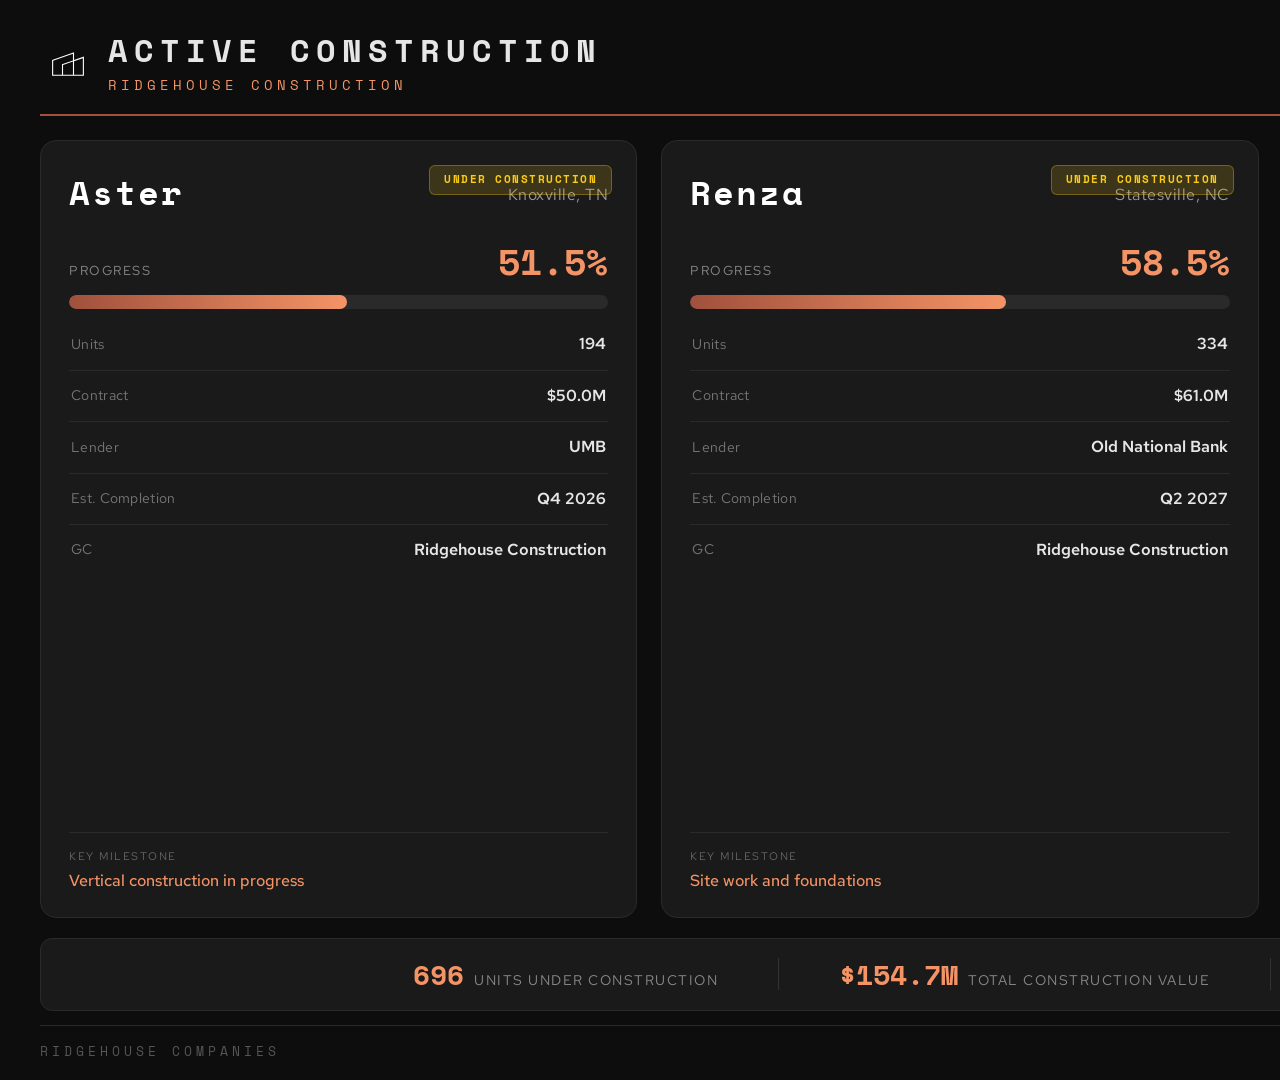
==== construction-dashboard.html @ 4a0c5790 "Initial commit: Airtame digital signage dashboards" ====
<!DOCTYPE html>
<html lang="en">
<head>
  <meta charset="UTF-8">
  <meta name="viewport" content="width=1920, height=1080">
  <meta http-equiv="refresh" content="3600">
  <title>Active Construction Projects — Ridgehouse Construction</title>
  <link rel="stylesheet" href="style.css">
  <style>
    *, *::before, *::after { margin: 0; padding: 0; box-sizing: border-box; }

    html, body {
      width: 1920px;
      height: 1080px;
      overflow: hidden;
      background: #0d0d0d;
      color: #E6E6E6;
      font-family: 'Red Hat Text', sans-serif;
      font-size: 16px;
      -webkit-font-smoothing: antialiased;
    }

    .dashboard {
      width: 1920px;
      height: 1080px;
      display: flex;
      flex-direction: column;
      padding: 28px 40px 20px;
    }

    /* ---- HEADER ---- */
    .header {
      display: flex;
      align-items: center;
      gap: 20px;
      margin-bottom: 24px;
      flex-shrink: 0;
    }

    .header-logo svg {
      width: 56px;
      height: 48px;
    }

    .header-text {
      flex: 1;
    }

    .header-title {
      font-family: 'Space Mono', monospace;
      font-size: 32px;
      font-weight: 700;
      letter-spacing: 6px;
      text-transform: uppercase;
      color: #E6E6E6;
    }

    .header-subtitle {
      font-family: 'Space Mono', monospace;
      font-size: 14px;
      font-weight: 400;
      letter-spacing: 4px;
      text-transform: uppercase;
      color: #F49466;
      margin-top: 2px;
    }

    .header-date {
      font-family: 'Space Mono', monospace;
      font-size: 14px;
      color: #888;
      letter-spacing: 1px;
      text-align: right;
      white-space: nowrap;
    }

    /* ---- CARDS ROW ---- */
    .cards {
      display: flex;
      gap: 24px;
      flex: 1;
      min-height: 0;
    }

    .card {
      flex: 1;
      background: #1a1a1a;
      border-radius: 16px;
      padding: 28px 28px 24px;
      display: flex;
      flex-direction: column;
      position: relative;
      border: 1px solid #2a2a2a;
    }

    .card-header {
      margin-bottom: 20px;
    }

    .card-name {
      font-family: 'Space Mono', monospace;
      font-size: 34px;
      font-weight: 700;
      color: #fff;
      letter-spacing: 2px;
    }

    .card-location {
      font-size: 16px;
      color: #999;
      margin-top: 4px;
      letter-spacing: 0.5px;
    }

    /* Status badge */
    .badge {
      position: absolute;
      top: 24px;
      right: 24px;
      font-family: 'Space Mono', monospace;
      font-size: 11px;
      font-weight: 700;
      letter-spacing: 1.5px;
      text-transform: uppercase;
      padding: 6px 14px;
      border-radius: 6px;
    }

    .badge--yellow {
      background: rgba(250, 204, 21, 0.15);
      color: #facc15;
      border: 1px solid rgba(250, 204, 21, 0.3);
    }

    .badge--blue {
      background: rgba(96, 165, 250, 0.15);
      color: #60a5fa;
      border: 1px solid rgba(96, 165, 250, 0.3);
    }

    /* Progress section */
    .progress-section {
      margin-bottom: 20px;
    }

    .progress-label {
      display: flex;
      justify-content: space-between;
      align-items: baseline;
      margin-bottom: 8px;
    }

    .progress-label-text {
      font-size: 13px;
      color: #888;
      text-transform: uppercase;
      letter-spacing: 1.5px;
    }

    .progress-pct {
      font-family: 'Space Mono', monospace;
      font-size: 36px;
      font-weight: 700;
      color: #F49466;
    }

    .progress-bar-track {
      width: 100%;
      height: 14px;
      background: #2a2a2a;
      border-radius: 7px;
      overflow: hidden;
    }

    .progress-bar-fill {
      height: 100%;
      border-radius: 7px;
      background: linear-gradient(90deg, #A0503C, #F49466);
      transition: width 0.6s ease;
    }

    /* Data rows */
    .card-data {
      flex: 1;
      display: flex;
      flex-direction: column;
      gap: 12px;
      margin-top: 4px;
    }

    .data-row {
      display: flex;
      justify-content: space-between;
      align-items: center;
      padding: 0 2px;
    }

    .data-row-label {
      font-size: 14px;
      color: #777;
      letter-spacing: 0.3px;
    }

    .data-row-value {
      font-size: 16px;
      font-weight: 600;
      color: #E6E6E6;
      text-align: right;
    }

    .data-divider {
      border: none;
      border-top: 1px solid #2a2a2a;
      margin: 2px 0;
    }

    /* Milestone */
    .milestone {
      margin-top: auto;
      padding-top: 16px;
      border-top: 1px solid #2a2a2a;
    }

    .milestone-label {
      font-size: 11px;
      color: #666;
      text-transform: uppercase;
      letter-spacing: 1.5px;
      margin-bottom: 6px;
    }

    .milestone-text {
      font-size: 16px;
      color: #F49466;
      font-weight: 500;
    }

    /* ---- SUMMARY BAR ---- */
    .summary {
      display: flex;
      align-items: center;
      justify-content: center;
      gap: 60px;
      background: #1a1a1a;
      border-radius: 12px;
      padding: 16px 40px;
      margin-top: 20px;
      flex-shrink: 0;
      border: 1px solid #2a2a2a;
    }

    .summary-item {
      display: flex;
      align-items: baseline;
      gap: 10px;
    }

    .summary-value {
      font-family: 'Space Mono', monospace;
      font-size: 28px;
      font-weight: 700;
      color: #F49466;
    }

    .summary-label {
      font-size: 14px;
      color: #888;
      text-transform: uppercase;
      letter-spacing: 1.5px;
    }

    .summary-divider {
      width: 1px;
      height: 32px;
      background: #333;
    }

    /* ---- FOOTER ---- */
    .footer {
      display: flex;
      justify-content: space-between;
      align-items: center;
      margin-top: 14px;
      flex-shrink: 0;
    }

    .footer-left {
      font-family: 'Space Mono', monospace;
      font-size: 13px;
      letter-spacing: 4px;
      text-transform: uppercase;
      color: #555;
    }

    .footer-right {
      font-size: 13px;
      color: #555;
      letter-spacing: 0.5px;
    }
  </style>
</head>
<body>
  <div class="dashboard">

    <!-- HEADER -->
    <div class="header">
      <div class="header-logo">
        <svg viewBox="0 0 510 435"><path d="M310,181.5V110L110,180V325H400V150ZM120,315V187.09l180-63V185L200,220v95Zm90,0V227.09l90-31.5V315Zm180,0H310V192.09l80-28Z" fill="white"/></svg>
      </div>
      <div class="header-text">
        <div class="header-title">Active Construction</div>
        <div class="header-subtitle">Ridgehouse Construction</div>
      </div>
      <div class="header-date">
        <script>
          const now = new Date();
          const months = ['January','February','March','April','May','June','July','August','September','October','November','December'];
          document.write(months[now.getMonth()] + ' ' + now.getDate() + ', ' + now.getFullYear());
        </script>
      </div>
    </div>

    <!-- PROJECT CARDS -->
    <div class="cards">

      <!-- ASTER -->
      <div class="card">
        <span class="badge badge--yellow">Under Construction</span>
        <div class="card-header">
          <div class="card-name">Aster</div>
          <div class="card-location">Knoxville, TN</div>
        </div>
        <div class="progress-section">
          <div class="progress-label">
            <span class="progress-label-text">Progress</span>
            <span class="progress-pct">51.5%</span>
          </div>
          <div class="progress-bar-track">
            <div class="progress-bar-fill" style="width: 51.5%"></div>
          </div>
        </div>
        <div class="card-data">
          <div class="data-row">
            <span class="data-row-label">Units</span>
            <span class="data-row-value">194</span>
          </div>
          <hr class="data-divider">
          <div class="data-row">
            <span class="data-row-label">Contract</span>
            <span class="data-row-value">$50.0M</span>
          </div>
          <hr class="data-divider">
          <div class="data-row">
            <span class="data-row-label">Lender</span>
            <span class="data-row-value">UMB</span>
          </div>
          <hr class="data-divider">
          <div class="data-row">
            <span class="data-row-label">Est. Completion</span>
            <span class="data-row-value">Q4 2026</span>
          </div>
          <hr class="data-divider">
          <div class="data-row">
            <span class="data-row-label">GC</span>
            <span class="data-row-value">Ridgehouse Construction</span>
          </div>
        </div>
        <div class="milestone">
          <div class="milestone-label">Key Milestone</div>
          <div class="milestone-text">Vertical construction in progress</div>
        </div>
      </div>

      <!-- RENZA -->
      <div class="card">
        <span class="badge badge--yellow">Under Construction</span>
        <div class="card-header">
          <div class="card-name">Renza</div>
          <div class="card-location">Statesville, NC</div>
        </div>
        <div class="progress-section">
          <div class="progress-label">
            <span class="progress-label-text">Progress</span>
            <span class="progress-pct">58.5%</span>
          </div>
          <div class="progress-bar-track">
            <div class="progress-bar-fill" style="width: 58.5%"></div>
          </div>
        </div>
        <div class="card-data">
          <div class="data-row">
            <span class="data-row-label">Units</span>
            <span class="data-row-value">334</span>
          </div>
          <hr class="data-divider">
          <div class="data-row">
            <span class="data-row-label">Contract</span>
            <span class="data-row-value">$61.0M</span>
          </div>
          <hr class="data-divider">
          <div class="data-row">
            <span class="data-row-label">Lender</span>
            <span class="data-row-value">Old National Bank</span>
          </div>
          <hr class="data-divider">
          <div class="data-row">
            <span class="data-row-label">Est. Completion</span>
            <span class="data-row-value">Q2 2027</span>
          </div>
          <hr class="data-divider">
          <div class="data-row">
            <span class="data-row-label">GC</span>
            <span class="data-row-value">Ridgehouse Construction</span>
          </div>
        </div>
        <div class="milestone">
          <div class="milestone-label">Key Milestone</div>
          <div class="milestone-text">Site work and foundations</div>
        </div>
      </div>

      <!-- HAWK RIDGE (Phase 1 — "Montage") -->
      <div class="card">
        <span class="badge badge--yellow">Under Construction</span>
        <div class="card-header">
          <div class="card-name">Hawk Ridge</div>
          <div class="card-location">Lake St. Louis, MO</div>
        </div>
        <div class="progress-section">
          <div class="progress-label">
            <span class="progress-label-text">Progress</span>
            <span class="progress-pct">26.2%</span>
          </div>
          <div class="progress-bar-track">
            <div class="progress-bar-fill" style="width: 26.2%"></div>
          </div>
        </div>
        <div class="card-data">
          <div class="data-row">
            <span class="data-row-label">Units</span>
            <span class="data-row-value">168</span>
          </div>
          <hr class="data-divider">
          <div class="data-row">
            <span class="data-row-label">Contract</span>
            <span class="data-row-value">$43.7M</span>
          </div>
          <hr class="data-divider">
          <div class="data-row">
            <span class="data-row-label">Lender</span>
            <span class="data-row-value">Trustmark Bank</span>
          </div>
          <hr class="data-divider">
          <div class="data-row">
            <span class="data-row-label">Est. Completion</span>
            <span class="data-row-value">Q1 2027</span>
          </div>
          <hr class="data-divider">
          <div class="data-row">
            <span class="data-row-label">GC</span>
            <span class="data-row-value">Ridgehouse Construction</span>
          </div>
        </div>
        <div class="milestone">
          <div class="milestone-label">Key Milestone</div>
          <div class="milestone-text">Interior finishes — Cabinets & Carpet Phase I</div>
        </div>
      </div>

    </div>

    <!-- SUMMARY BAR -->
    <div class="summary">
      <div class="summary-item">
        <span class="summary-value">696</span>
        <span class="summary-label">Units Under Construction</span>
      </div>
      <div class="summary-divider"></div>
      <div class="summary-item">
        <span class="summary-value">$154.7M</span>
        <span class="summary-label">Total Construction Value</span>
      </div>
      <div class="summary-divider"></div>
      <div class="summary-item">
        <span class="summary-value">3</span>
        <span class="summary-label">Active Projects</span>
      </div>
    </div>

    <!-- FOOTER -->
    <div class="footer">
      <div class="footer-left">Ridgehouse Companies</div>
      <div class="footer-right">Data as of March 2026</div>
    </div>

  </div>
</body>
</html>
---- style.css ----
/* Ridgehouse Companies — Airtame Dashboard Stylesheet */
/* Dark theme, TV-optimized, readable from 15+ feet */

@import url('https://fonts.googleapis.com/css2?family=Space+Mono&family=Red+Hat+Text:ital,wght@0,400;0,500;0,700;1,400&display=swap');

:root {
  /* Brand Colors */
  --black: #000000;
  --concrete: #E6E6E6;
  --copper-dark: #A0503C;
  --copper-light: #F49466;
  --deep-sage: #505A48;

  /* Dashboard Colors */
  --bg-primary: #0d0d0d;
  --bg-card: #1a1a1a;
  --bg-card-hover: #222222;
  --text-primary: #E6E6E6;
  --text-secondary: #999999;
  --text-muted: #666666;
  --border: #2a2a2a;

  /* Status Colors */
  --green: #4ade80;
  --green-bg: rgba(74, 222, 128, 0.1);
  --yellow: #facc15;
  --yellow-bg: rgba(250, 204, 21, 0.1);
  --red: #f87171;
  --red-bg: rgba(248, 113, 113, 0.1);
  --blue: #60a5fa;

  /* Typography */
  --font-headline: 'Space Mono', monospace;
  --font-body: 'Red Hat Text', sans-serif;
}

* {
  margin: 0;
  padding: 0;
  box-sizing: border-box;
}

html, body {
  width: 1920px;
  height: 1080px;
  overflow: hidden;
  background: var(--bg-primary);
  color: var(--text-primary);
  font-family: var(--font-body);
  font-size: 24px;
  line-height: 1.4;
  -webkit-font-smoothing: antialiased;
}

/* Page Layout */
.dashboard {
  width: 1920px;
  height: 1080px;
  padding: 40px 48px;
  display: flex;
  flex-direction: column;
}

/* Header */
.header {
  display: flex;
  justify-content: space-between;
  align-items: center;
  margin-bottom: 32px;
  padding-bottom: 20px;
  border-bottom: 2px solid var(--copper-dark);
}

.header-left {
  display: flex;
  align-items: center;
  gap: 20px;
}

.header-logo {
  width: 48px;
  height: 42px;
}

.header-title {
  font-family: var(--font-headline);
  font-size: 36px;
  letter-spacing: -0.5px;
  color: var(--text-primary);
}

.header-subtitle {
  font-family: var(--font-body);
  font-weight: 500;
  font-size: 18px;
  text-transform: uppercase;
  letter-spacing: 2px;
  color: var(--copper-light);
}

.header-date {
  font-family: var(--font-body);
  font-size: 20px;
  color: var(--text-secondary);
  text-align: right;
}

.header-date .date-label {
  font-size: 14px;
  text-transform: uppercase;
  letter-spacing: 1px;
  color: var(--text-muted);
}

/* Content area fills remaining space */
.content {
  flex: 1;
  display: flex;
  flex-direction: column;
  gap: 24px;
  min-height: 0;
}

/* Card Grid */
.card-grid {
  display: grid;
  gap: 24px;
}

.card-grid-2 { grid-template-columns: 1fr 1fr; }
.card-grid-3 { grid-template-columns: 1fr 1fr 1fr; }
.card-grid-4 { grid-template-columns: 1fr 1fr 1fr 1fr; }

/* Cards */
.card {
  background: var(--bg-card);
  border: 1px solid var(--border);
  border-radius: 12px;
  padding: 28px;
  display: flex;
  flex-direction: column;
}

.card-header {
  display: flex;
  justify-content: space-between;
  align-items: center;
  margin-bottom: 16px;
}

.card-title {
  font-family: var(--font-body);
  font-weight: 700;
  font-size: 22px;
  color: var(--text-primary);
}

.card-location {
  font-size: 16px;
  color: var(--text-secondary);
}

/* Metric Tiles */
.metric-row {
  display: grid;
  gap: 24px;
}

.metric-tile {
  background: var(--bg-card);
  border: 1px solid var(--border);
  border-radius: 12px;
  padding: 28px 32px;
  text-align: center;
}

.metric-value {
  font-family: var(--font-headline);
  font-size: 56px;
  color: var(--text-primary);
  line-height: 1.1;
}

.metric-label {
  font-family: var(--font-body);
  font-weight: 500;
  font-size: 16px;
  text-transform: uppercase;
  letter-spacing: 1.5px;
  color: var(--text-secondary);
  margin-top: 8px;
}

.metric-sublabel {
  font-size: 14px;
  color: var(--text-muted);
  margin-top: 4px;
}

/* Status Badges */
.badge {
  display: inline-block;
  padding: 4px 12px;
  border-radius: 20px;
  font-size: 14px;
  font-weight: 700;
  text-transform: uppercase;
  letter-spacing: 1px;
}

.badge-green { background: var(--green-bg); color: var(--green); }
.badge-yellow { background: var(--yellow-bg); color: var(--yellow); }
.badge-red { background: var(--red-bg); color: var(--red); }

/* Progress Bars */
.progress-bar {
  width: 100%;
  height: 12px;
  background: var(--border);
  border-radius: 6px;
  overflow: hidden;
  margin: 8px 0;
}

.progress-fill {
  height: 100%;
  border-radius: 6px;
  transition: width 0.3s ease;
}

.progress-green { background: var(--green); }
.progress-yellow { background: var(--yellow); }
.progress-red { background: var(--red); }
.progress-copper { background: var(--copper-light); }

/* Tables */
.table {
  width: 100%;
  border-collapse: collapse;
}

.table th {
  font-family: var(--font-body);
  font-weight: 500;
  font-size: 14px;
  text-transform: uppercase;
  letter-spacing: 1px;
  color: var(--text-muted);
  text-align: left;
  padding: 8px 12px;
  border-bottom: 1px solid var(--border);
}

.table td {
  font-size: 20px;
  padding: 12px;
  border-bottom: 1px solid var(--border);
  vertical-align: middle;
}

.table tr:last-child td {
  border-bottom: none;
}

/* Sentiment indicators */
.sentiment-dot {
  display: inline-block;
  width: 12px;
  height: 12px;
  border-radius: 50%;
  margin-right: 8px;
}

.sentiment-positive { background: var(--green); }
.sentiment-concerned { background: var(--red); }
.sentiment-neutral { background: var(--yellow); }

/* Footer */
.footer {
  display: flex;
  justify-content: space-between;
  align-items: center;
  padding-top: 16px;
  margin-top: auto;
  border-top: 1px solid var(--border);
  font-size: 14px;
  color: var(--text-muted);
}

.footer-brand {
  font-family: var(--font-headline);
  font-size: 14px;
  letter-spacing: 2px;
  color: var(--text-secondary);
}

/* Utility */
.text-green { color: var(--green); }
.text-yellow { color: var(--yellow); }
.text-red { color: var(--red); }
.text-copper { color: var(--copper-light); }
.text-muted { color: var(--text-muted); }
.text-right { text-align: right; }
.text-center { text-align: center; }
.font-mono { font-family: var(--font-headline); }
.mt-auto { margin-top: auto; }
.gap-sm { gap: 12px; }
.gap-md { gap: 24px; }
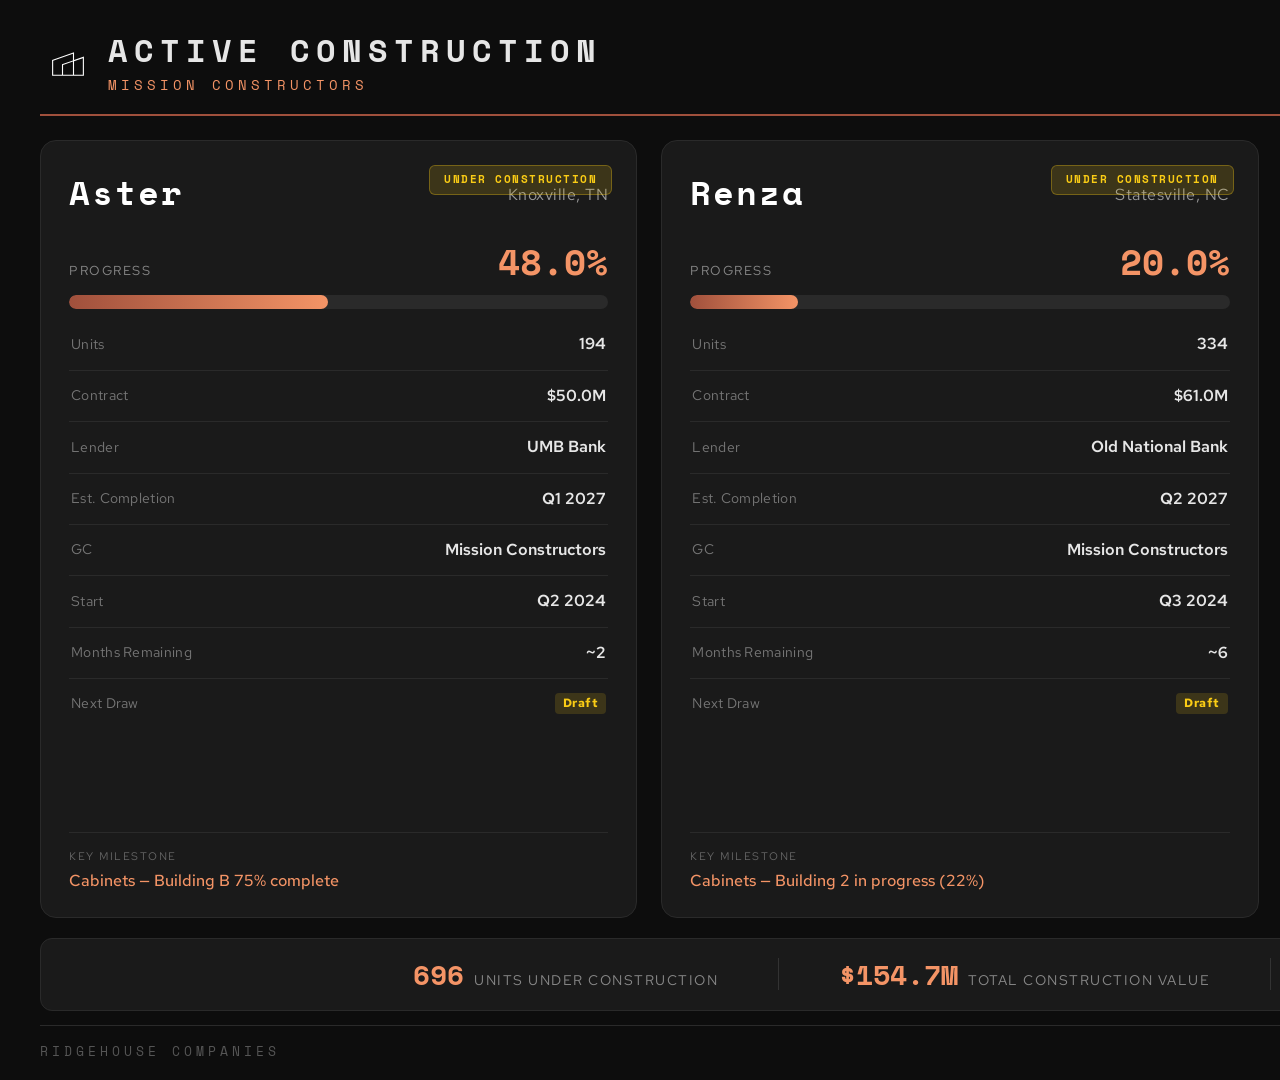
==== commit 68e3b637: "Wire scorecard to construction data + rebuild all pages as data-driven - Scorecard: construction til" ====
--- a/construction-dashboard.html
+++ b/construction-dashboard.html
@@ -4,8 +4,9 @@
   <meta charset="UTF-8">
   <meta name="viewport" content="width=1920, height=1080">
   <meta http-equiv="refresh" content="3600">
-  <title>Active Construction Projects — Ridgehouse Construction</title>
+  <title>Active Construction Projects — Mission Constructors</title>
   <link rel="stylesheet" href="style.css">
+  <script src="data/construction-data.js"></script>
   <style>
     *, *::before, *::after { margin: 0; padding: 0; box-sizing: border-box; }
 
@@ -214,6 +215,19 @@
       margin: 2px 0;
     }
 
+    /* Draw status badge inline */
+    .draw-status {
+      font-size: 12px;
+      font-weight: 700;
+      letter-spacing: 0.5px;
+      padding: 2px 8px;
+      border-radius: 4px;
+    }
+    .draw-status--draft { background: rgba(250,204,21,0.15); color: #facc15; }
+    .draw-status--submitted { background: rgba(96,165,250,0.15); color: #60a5fa; }
+    .draw-status--funded { background: rgba(74,222,128,0.15); color: #4ade80; }
+    .draw-status--overdue { background: rgba(248,113,113,0.15); color: #f87171; }
+
     /* Milestone */
     .milestone {
       margin-top: auto;
@@ -309,180 +323,28 @@
       </div>
       <div class="header-text">
         <div class="header-title">Active Construction</div>
-        <div class="header-subtitle">Ridgehouse Construction</div>
+        <div class="header-subtitle">Mission Constructors</div>
       </div>
-      <div class="header-date">
-        <script>
-          const now = new Date();
-          const months = ['January','February','March','April','May','June','July','August','September','October','November','December'];
-          document.write(months[now.getMonth()] + ' ' + now.getDate() + ', ' + now.getFullYear());
-        </script>
-      </div>
+      <div class="header-date" id="header-date"></div>
     </div>
 
     <!-- PROJECT CARDS -->
-    <div class="cards">
-
-      <!-- ASTER -->
-      <div class="card">
-        <span class="badge badge--yellow">Under Construction</span>
-        <div class="card-header">
-          <div class="card-name">Aster</div>
-          <div class="card-location">Knoxville, TN</div>
-        </div>
-        <div class="progress-section">
-          <div class="progress-label">
-            <span class="progress-label-text">Progress</span>
-            <span class="progress-pct">51.5%</span>
-          </div>
-          <div class="progress-bar-track">
-            <div class="progress-bar-fill" style="width: 51.5%"></div>
-          </div>
-        </div>
-        <div class="card-data">
-          <div class="data-row">
-            <span class="data-row-label">Units</span>
-            <span class="data-row-value">194</span>
-          </div>
-          <hr class="data-divider">
-          <div class="data-row">
-            <span class="data-row-label">Contract</span>
-            <span class="data-row-value">$50.0M</span>
-          </div>
-          <hr class="data-divider">
-          <div class="data-row">
-            <span class="data-row-label">Lender</span>
-            <span class="data-row-value">UMB</span>
-          </div>
-          <hr class="data-divider">
-          <div class="data-row">
-            <span class="data-row-label">Est. Completion</span>
-            <span class="data-row-value">Q4 2026</span>
-          </div>
-          <hr class="data-divider">
-          <div class="data-row">
-            <span class="data-row-label">GC</span>
-            <span class="data-row-value">Ridgehouse Construction</span>
-          </div>
-        </div>
-        <div class="milestone">
-          <div class="milestone-label">Key Milestone</div>
-          <div class="milestone-text">Vertical construction in progress</div>
-        </div>
-      </div>
-
-      <!-- RENZA -->
-      <div class="card">
-        <span class="badge badge--yellow">Under Construction</span>
-        <div class="card-header">
-          <div class="card-name">Renza</div>
-          <div class="card-location">Statesville, NC</div>
-        </div>
-        <div class="progress-section">
-          <div class="progress-label">
-            <span class="progress-label-text">Progress</span>
-            <span class="progress-pct">58.5%</span>
-          </div>
-          <div class="progress-bar-track">
-            <div class="progress-bar-fill" style="width: 58.5%"></div>
-          </div>
-        </div>
-        <div class="card-data">
-          <div class="data-row">
-            <span class="data-row-label">Units</span>
-            <span class="data-row-value">334</span>
-          </div>
-          <hr class="data-divider">
-          <div class="data-row">
-            <span class="data-row-label">Contract</span>
-            <span class="data-row-value">$61.0M</span>
-          </div>
-          <hr class="data-divider">
-          <div class="data-row">
-            <span class="data-row-label">Lender</span>
-            <span class="data-row-value">Old National Bank</span>
-          </div>
-          <hr class="data-divider">
-          <div class="data-row">
-            <span class="data-row-label">Est. Completion</span>
-            <span class="data-row-value">Q2 2027</span>
-          </div>
-          <hr class="data-divider">
-          <div class="data-row">
-            <span class="data-row-label">GC</span>
-            <span class="data-row-value">Ridgehouse Construction</span>
-          </div>
-        </div>
-        <div class="milestone">
-          <div class="milestone-label">Key Milestone</div>
-          <div class="milestone-text">Site work and foundations</div>
-        </div>
-      </div>
-
-      <!-- HAWK RIDGE (Phase 1 — "Montage") -->
-      <div class="card">
-        <span class="badge badge--yellow">Under Construction</span>
-        <div class="card-header">
-          <div class="card-name">Hawk Ridge</div>
-          <div class="card-location">Lake St. Louis, MO</div>
-        </div>
-        <div class="progress-section">
-          <div class="progress-label">
-            <span class="progress-label-text">Progress</span>
-            <span class="progress-pct">26.2%</span>
-          </div>
-          <div class="progress-bar-track">
-            <div class="progress-bar-fill" style="width: 26.2%"></div>
-          </div>
-        </div>
-        <div class="card-data">
-          <div class="data-row">
-            <span class="data-row-label">Units</span>
-            <span class="data-row-value">168</span>
-          </div>
-          <hr class="data-divider">
-          <div class="data-row">
-            <span class="data-row-label">Contract</span>
-            <span class="data-row-value">$43.7M</span>
-          </div>
-          <hr class="data-divider">
-          <div class="data-row">
-            <span class="data-row-label">Lender</span>
-            <span class="data-row-value">Trustmark Bank</span>
-          </div>
-          <hr class="data-divider">
-          <div class="data-row">
-            <span class="data-row-label">Est. Completion</span>
-            <span class="data-row-value">Q1 2027</span>
-          </div>
-          <hr class="data-divider">
-          <div class="data-row">
-            <span class="data-row-label">GC</span>
-            <span class="data-row-value">Ridgehouse Construction</span>
-          </div>
-        </div>
-        <div class="milestone">
-          <div class="milestone-label">Key Milestone</div>
-          <div class="milestone-text">Interior finishes — Cabinets & Carpet Phase I</div>
-        </div>
-      </div>
-
-    </div>
+    <div class="cards" id="cards-container"></div>
 
     <!-- SUMMARY BAR -->
     <div class="summary">
       <div class="summary-item">
-        <span class="summary-value">696</span>
+        <span class="summary-value" id="sum-units">—</span>
         <span class="summary-label">Units Under Construction</span>
       </div>
       <div class="summary-divider"></div>
       <div class="summary-item">
-        <span class="summary-value">$154.7M</span>
+        <span class="summary-value" id="sum-value">—</span>
         <span class="summary-label">Total Construction Value</span>
       </div>
       <div class="summary-divider"></div>
       <div class="summary-item">
-        <span class="summary-value">3</span>
+        <span class="summary-value" id="sum-projects">—</span>
         <span class="summary-label">Active Projects</span>
       </div>
     </div>
@@ -490,9 +352,111 @@
     <!-- FOOTER -->
     <div class="footer">
       <div class="footer-left">Ridgehouse Companies</div>
-      <div class="footer-right">Data as of March 2026</div>
+      <div class="footer-right" id="footer-date"></div>
     </div>
 
   </div>
+
+  <script>
+    (function() {
+      var d = window.CONSTRUCTION_DATA;
+      if (!d) return;
+
+      // Format date
+      var date = new Date(d.report_date + 'T12:00:00');
+      var dateStr = date.toLocaleDateString('en-US', { month: 'long', day: 'numeric', year: 'numeric' });
+      document.getElementById('header-date').textContent = dateStr;
+      document.getElementById('footer-date').textContent = 'Data as of ' + dateStr;
+
+      // Summary bar
+      var ps = d.portfolio_summary;
+      document.getElementById('sum-units').textContent = ps.total_units;
+      document.getElementById('sum-value').textContent = ps.total_contract_value;
+      document.getElementById('sum-projects').textContent = ps.active_projects;
+
+      // Build cards
+      var container = document.getElementById('cards-container');
+      var projectOrder = ['aster', 'renza', 'hawk_ridge'];
+
+      projectOrder.forEach(function(key) {
+        var p = d.projects[key];
+        var draw = d.draws[key];
+        if (!p) return;
+
+        var pctDisplay = (p.pct_complete * 100).toFixed(1) + '%';
+
+        // Calculate months remaining
+        var finishDate = new Date(p.finish_date + 'T12:00:00');
+        var now = new Date();
+        var monthsRemaining = Math.max(0, Math.round((finishDate - now) / (1000 * 60 * 60 * 24 * 30.44)));
+
+        // Estimate completion quarter
+        var finishQ = 'Q' + (Math.floor(finishDate.getMonth() / 3) + 1) + ' ' + finishDate.getFullYear();
+
+        // Start quarter
+        var startDate = new Date(p.start_date + 'T12:00:00');
+        var startQ = 'Q' + (Math.floor(startDate.getMonth() / 3) + 1) + ' ' + startDate.getFullYear();
+
+        // Badge class
+        var badgeClass = p.status === 'Under Construction' ? 'badge--yellow' : 'badge--blue';
+
+        // Draw status
+        var drawHtml = '';
+        if (draw) {
+          var statusClass = 'draw-status--draft';
+          var statusLabel = draw.status;
+          if (draw.days_until < 0 && draw.status !== 'Funded' && draw.status !== 'Payments Released') {
+            statusClass = 'draw-status--overdue';
+            statusLabel = draw.status + ' (Overdue)';
+          } else if (draw.status === 'Submitted') {
+            statusClass = 'draw-status--submitted';
+          } else if (draw.status === 'Funded' || draw.status === 'Payments Released') {
+            statusClass = 'draw-status--funded';
+          }
+          drawHtml = '<hr class="data-divider"><div class="data-row"><span class="data-row-label">Next Draw</span><span class="draw-status ' + statusClass + '">' + statusLabel + '</span></div>';
+        }
+
+        var cardHtml = '' +
+          '<div class="card">' +
+            '<span class="badge ' + badgeClass + '">' + p.status + '</span>' +
+            '<div class="card-header">' +
+              '<div class="card-name">' + p.display_name + '</div>' +
+              '<div class="card-location">' + p.location + '</div>' +
+            '</div>' +
+            '<div class="progress-section">' +
+              '<div class="progress-label">' +
+                '<span class="progress-label-text">Progress</span>' +
+                '<span class="progress-pct">' + pctDisplay + '</span>' +
+              '</div>' +
+              '<div class="progress-bar-track">' +
+                '<div class="progress-bar-fill" style="width: ' + pctDisplay + '"></div>' +
+              '</div>' +
+            '</div>' +
+            '<div class="card-data">' +
+              '<div class="data-row"><span class="data-row-label">Units</span><span class="data-row-value">' + p.units + '</span></div>' +
+              '<hr class="data-divider">' +
+              '<div class="data-row"><span class="data-row-label">Contract</span><span class="data-row-value">' + p.contract_value + '</span></div>' +
+              '<hr class="data-divider">' +
+              '<div class="data-row"><span class="data-row-label">Lender</span><span class="data-row-value">' + p.lender + '</span></div>' +
+              '<hr class="data-divider">' +
+              '<div class="data-row"><span class="data-row-label">Est. Completion</span><span class="data-row-value">' + finishQ + '</span></div>' +
+              '<hr class="data-divider">' +
+              '<div class="data-row"><span class="data-row-label">GC</span><span class="data-row-value">' + p.gc + '</span></div>' +
+              '<hr class="data-divider">' +
+              '<div class="data-row"><span class="data-row-label">Start</span><span class="data-row-value">' + startQ + '</span></div>' +
+              '<hr class="data-divider">' +
+              '<div class="data-row"><span class="data-row-label">Months Remaining</span><span class="data-row-value">~' + monthsRemaining + '</span></div>' +
+              drawHtml +
+            '</div>' +
+            '<div class="milestone">' +
+              '<div class="milestone-label">Key Milestone</div>' +
+              '<div class="milestone-text">' + p.key_milestone + '</div>' +
+            '</div>' +
+          '</div>';
+
+        container.insertAdjacentHTML('beforeend', cardHtml);
+      });
+    })();
+  </script>
 </body>
 </html>
